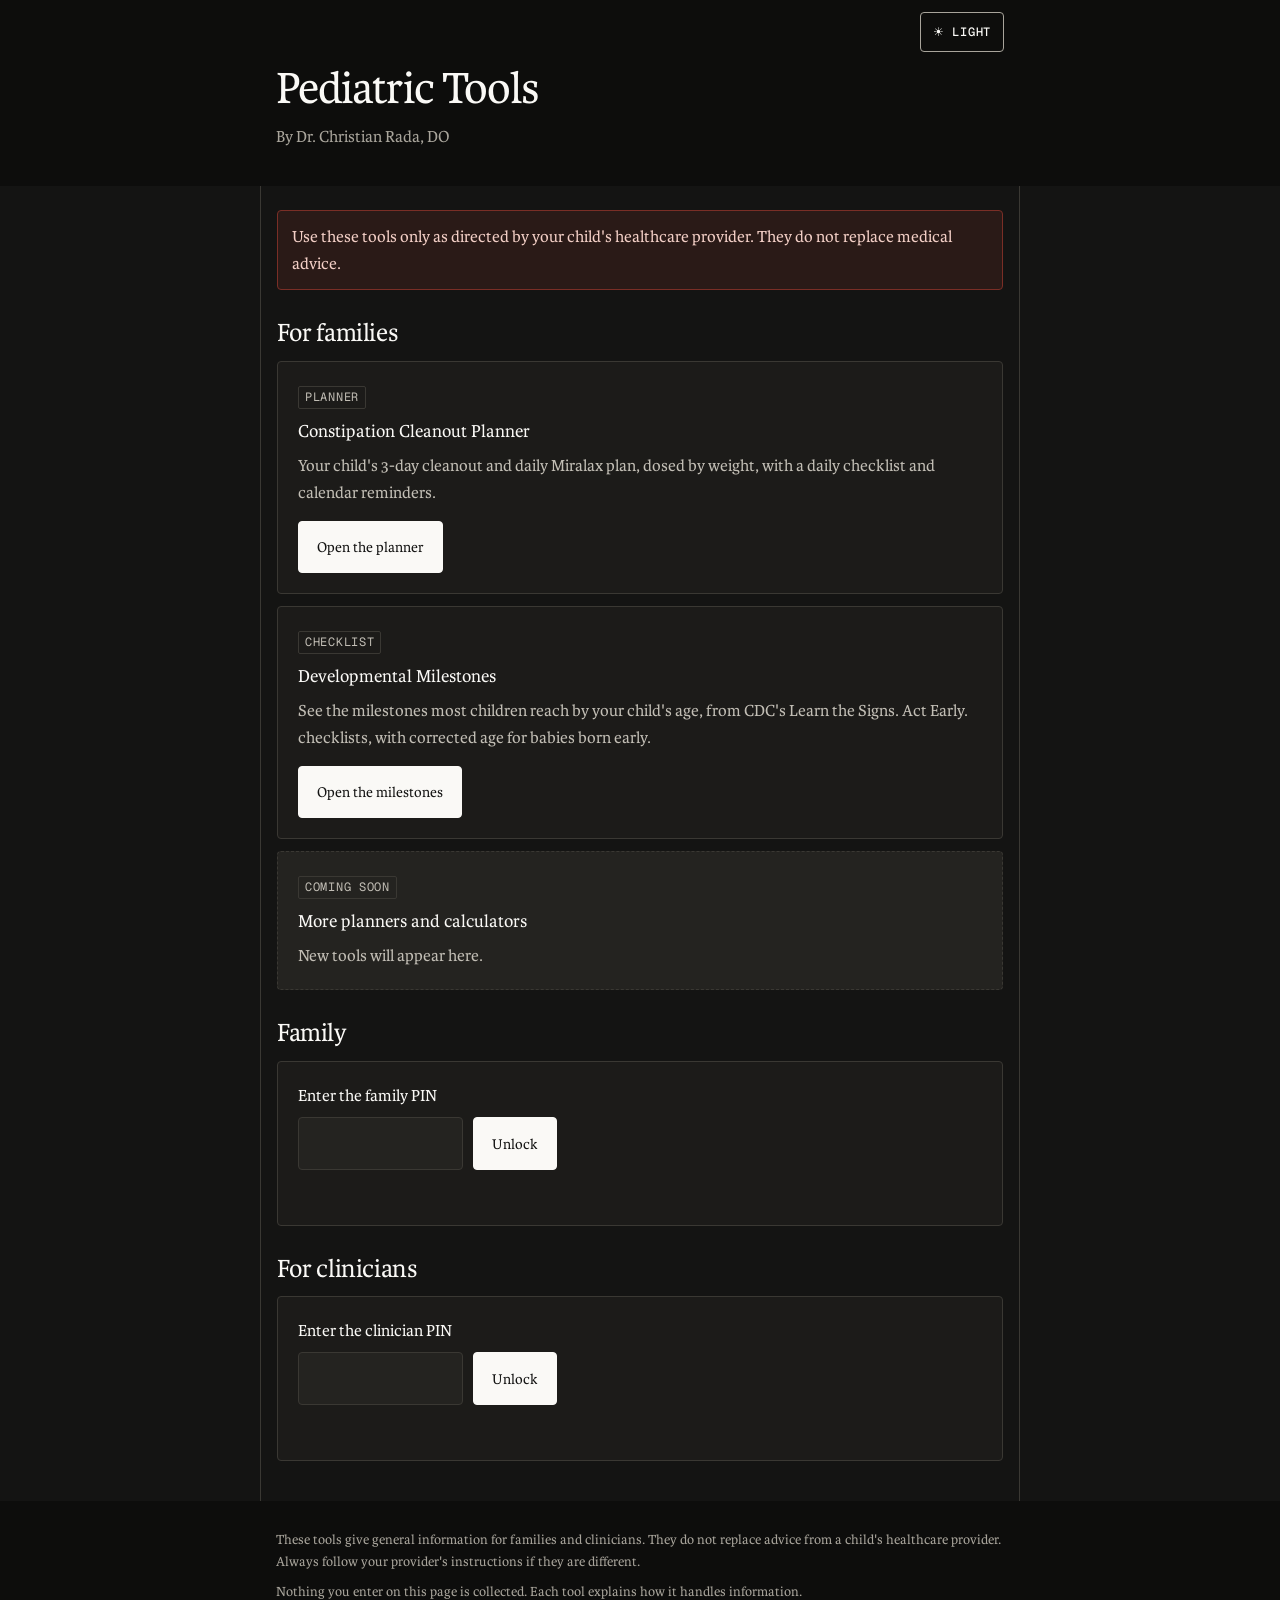
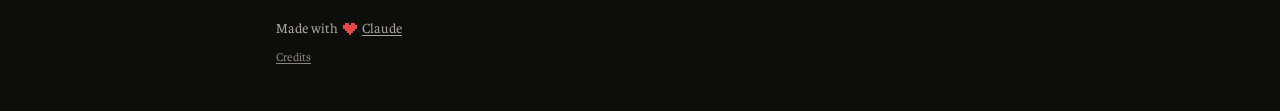
==== index.html @ efcfe317 "Pediatric Tools website: hub (peds-tools/) and planner (cleanout-planner/) in one repo Every address" ====
<!doctype html>
<html lang="en">
<head>
<meta charset="utf-8">
<meta name="viewport" content="width=device-width, initial-scale=1">
<title>Pediatric Tools</title>
<!-- The site's home is the hub at /peds-tools/; this page only forwards there. -->
<link rel="canonical" href="https://hyponatremia-peds.github.io/peds-tools/">
<meta http-equiv="refresh" content="0; url=/peds-tools/">
<script>location.replace("/peds-tools/");</script>
<style>
  :root { color-scheme: light dark; }
  body { margin: 0; padding: 24px 16px; font: 17px/1.5 Georgia, serif; background: #141413; color: #FAF9F6; }
  a { color: inherit; }
  @media (prefers-color-scheme: light) { body { background: #F4F4F5; color: #232323; } }
</style>
</head>
<body>
<p><a href="/peds-tools/">Go to Pediatric Tools</a></p>
</body>
</html>
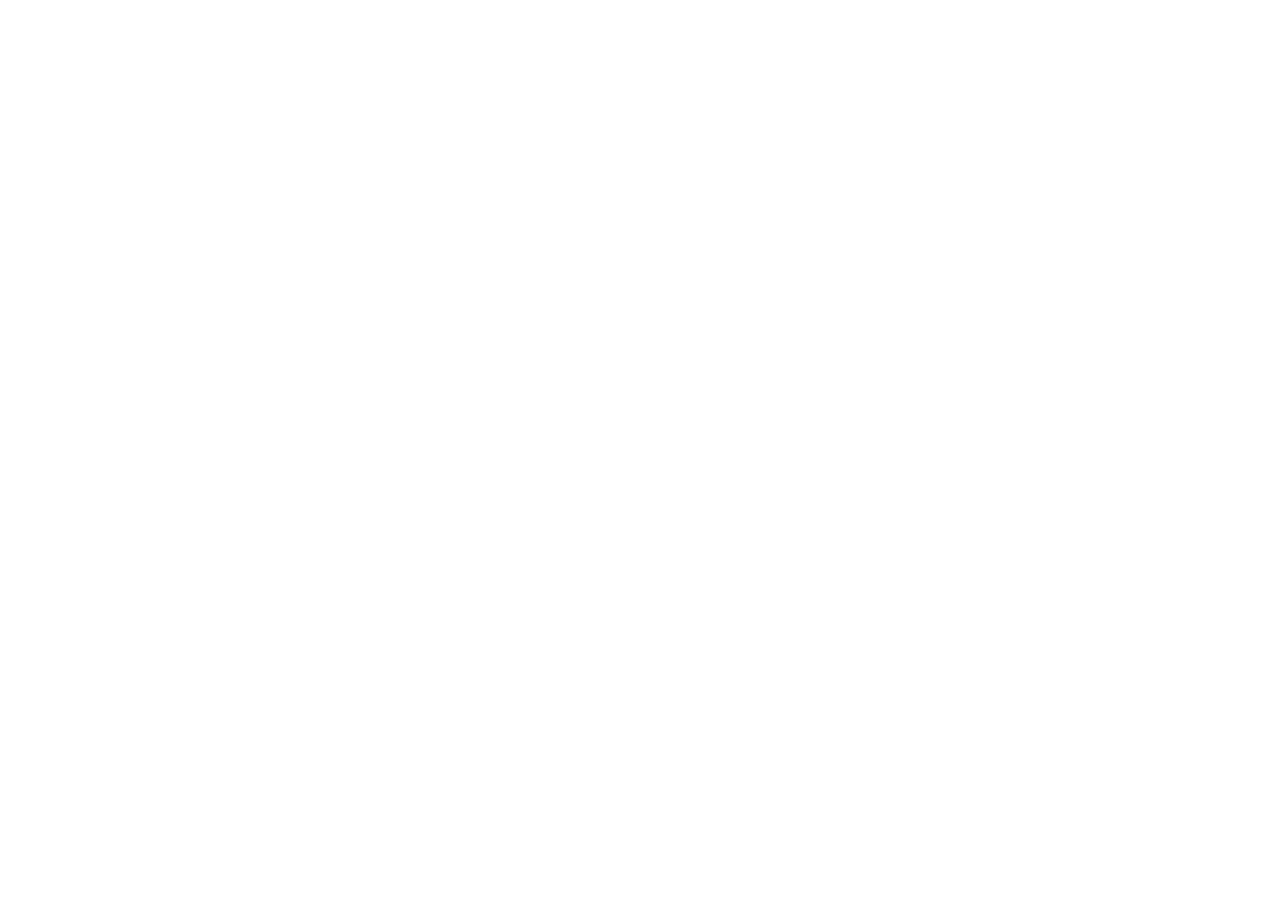
==== commit 5ec37f01: "Forward the old address to christianrada-do.github.io Keeps the path and any #w= plan link, so old l" ====
--- a/index.html
+++ b/index.html
@@ -3,11 +3,13 @@
 <head>
 <meta charset="utf-8">
 <meta name="viewport" content="width=device-width, initial-scale=1">
-<title>Pediatric Tools</title>
-<!-- The site's home is the hub at /peds-tools/; this page only forwards there. -->
-<link rel="canonical" href="https://hyponatremia-peds.github.io/peds-tools/">
-<meta http-equiv="refresh" content="0; url=/peds-tools/">
-<script>location.replace("/peds-tools/");</script>
+<title>Pediatric Tools has moved</title>
+<!-- Pediatric Tools moved to https://christianrada-do.github.io/ on 2026-10-12. This page forwards old links and the
+     old printed QR code there, keeping the path and any #w=… plan link. Keep GitHub Pages on for this repo. -->
+<script>location.replace("https://christianrada-do.github.io" + location.pathname + location.search + location.hash);</script>
+<meta http-equiv="refresh" content="0; url=https://christianrada-do.github.io/">
+<meta name="robots" content="noindex">
+<link rel="canonical" href="https://christianrada-do.github.io/">
 <style>
   :root { color-scheme: light dark; }
   body { margin: 0; padding: 24px 16px; font: 17px/1.5 Georgia, serif; background: #141413; color: #FAF9F6; }
@@ -16,6 +18,6 @@
 </style>
 </head>
 <body>
-<p><a href="/peds-tools/">Go to Pediatric Tools</a></p>
+<p>Pediatric Tools has moved to <a href="https://christianrada-do.github.io/">christianrada-do.github.io/</a>.</p>
 </body>
 </html>
